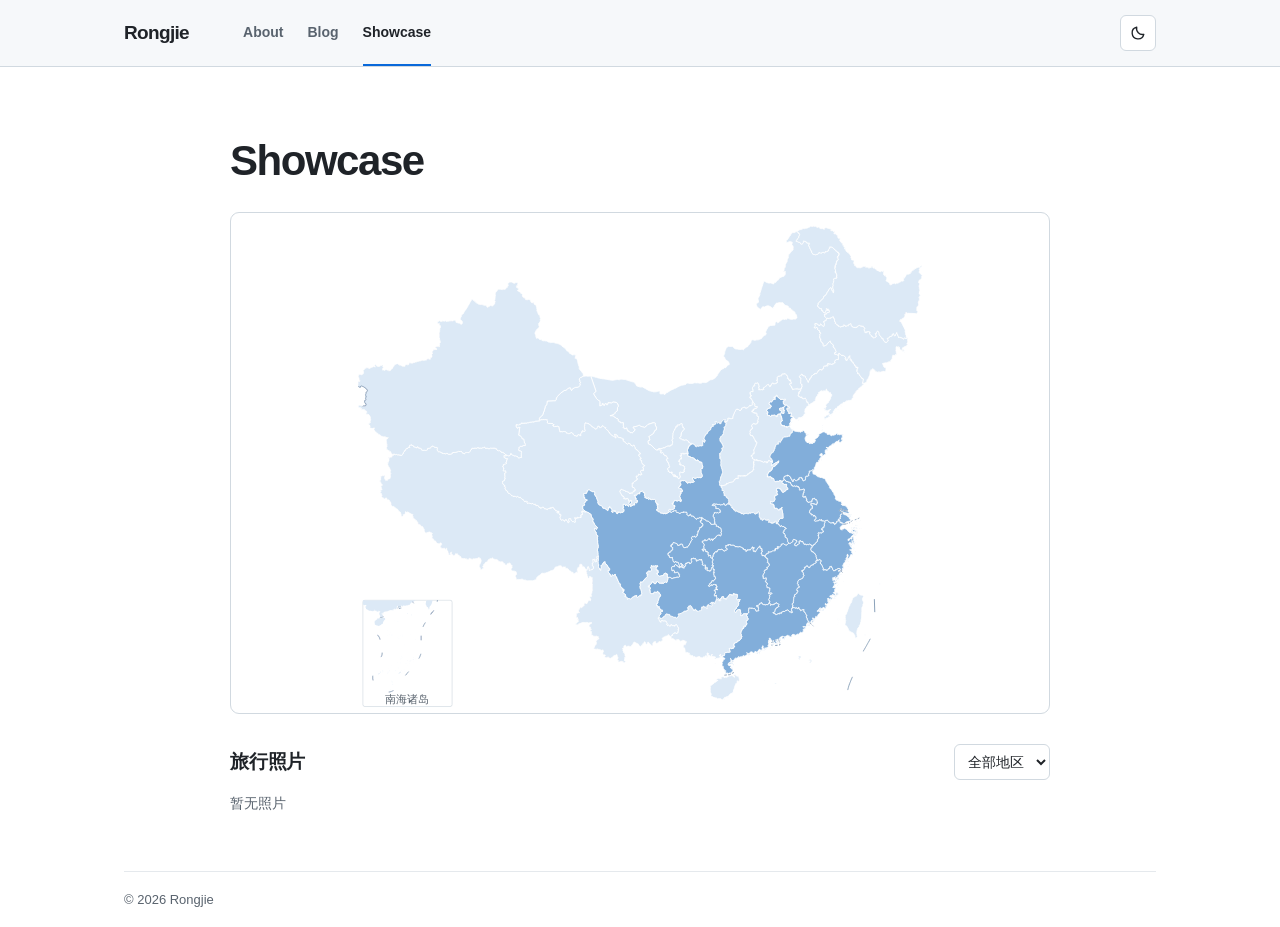
==== showcase/index.html @ b9ca8442 "Add personal website and Pages workflow" ====
<!doctype html>
<html lang="zh-CN">
<head>
  <meta charset="utf-8">
  <meta name="viewport" content="width=device-width, initial-scale=1">
  <meta name="description" content="Rongjie 的旅行地图与照片。">
  <title>Showcase · Rongjie</title>
  <link rel="icon" href="../assets/mark.svg" type="image/svg+xml">
  <script src="../assets/theme.js"></script>
  <link rel="stylesheet" href="../assets/site.css">
  <script src="../assets/china-map.js" defer></script>
  <script src="travel-data.js" defer></script>
  <script src="../assets/travel.js" defer></script>
</head>
<body>
  <a class="skip-link" href="#main">跳到正文</a>
  <header class="site-header">
    <div class="container header-row">
      <a class="brand" href="../index.html">Rongjie</a>
      <nav class="site-nav" aria-label="主导航">
        <a href="../index.html">About</a>
        <a href="../blog/index.html">Blog</a>
        <a href="../showcase/index.html" aria-current="page">Showcase</a>
      </nav>
      <button class="theme-toggle" id="theme" type="button" aria-label="深色模式" aria-pressed="false" hidden>
        <svg class="icon theme-moon" viewBox="0 0 16 16" aria-hidden="true"><path d="M13.8 9.3A5.9 5.9 0 0 1 6.7 2.2a5.9 5.9 0 1 0 7.1 7.1Z"/></svg>
        <svg class="icon theme-sun" viewBox="0 0 16 16" aria-hidden="true"><circle cx="8" cy="8" r="3"/><path d="M8 1.5v1m0 11v1m6.5-6.5h-1m-11 0h-1m11.1-4.6-.7.7m-7.8 7.8-.7.7m9.2 0-.7-.7M4.1 4.1l-.7-.7"/></svg>
      </button>
    </div>
  </header>

  <main id="main" class="container page-layout showcase-layout" tabindex="-1">
    <h1 class="page-title">Showcase</h1>

    <figure class="map-card">
      <svg id="travel-map" role="group" aria-label="按省份筛选旅行照片">
        <svg class="map-inset" width="127" height="151" viewBox="0 0 127 151" role="img" aria-label="南海诸岛">
          <rect class="map-inset-frame" x="1" y="1" width="125" height="149" rx="3"/>
          <svg class="map-inset-geography" x="1" y="1" width="125" height="135" viewBox="0 0 125 135"></svg>
          <text class="map-inset-label" x="63.5" y="145" text-anchor="middle">南海诸岛</text>
        </svg>
      </svg>
    </figure>

    <section class="gallery-section" aria-labelledby="gallery-heading">
      <div class="gallery-header">
        <h2 id="gallery-heading">旅行照片</h2>
        <select id="province" class="gallery-filter" aria-label="按地区筛选旅行照片" hidden>
          <option value="">全部地区</option>
        </select>
      </div>
      <p class="gallery-status" id="gallery-status" role="status">暂无照片</p>
      <div class="photo-grid" id="photos"></div>
    </section>
  </main>

  <footer class="container site-footer">© 2026 Rongjie</footer>
</body>
</html>
---- assets/site.css ----
:root {
  color-scheme: light dark;
  --bg: light-dark(#fff, #0d1117);
  --subtle: light-dark(#f6f8fa, #151b23);
  --text: light-dark(#1f2328, #f0f6fc);
  --muted: light-dark(#59636e, #9198a1);
  --border: light-dark(#d1d9e0, #3d444d);
  --rule: light-dark(#e5e9ed, #2a313b);
  --link: light-dark(#0969da, #58a6ff);
  --hover: light-dark(#eaeef2, #212830);
  --sans: -apple-system, BlinkMacSystemFont, "Segoe UI", "PingFang SC", "Microsoft YaHei", sans-serif;
}

:root[data-theme="light"] { color-scheme: light; }
:root[data-theme="dark"] { color-scheme: dark; }

*, *::before, *::after { box-sizing: border-box; }
[hidden] { display: none !important; }

body {
  min-height: 100vh;
  margin: 0;
  display: flex;
  flex-direction: column;
  background: var(--bg);
  color: var(--text);
  font: 16px/1.65 var(--sans);
}

h1, h2, h3, p, figure { margin: 0; }
h1, h2, h3 { line-height: 1.25; }
h1 { font-size: clamp(31px, 5vw, 42px); letter-spacing: -.035em; }
h2 { font-size: 19px; letter-spacing: -.01em; }
h3 { font-size: 15px; }
a { color: var(--link); text-decoration: none; }
a:hover { text-decoration: underline; }
:focus-visible { outline: 2px solid var(--link); outline-offset: 3px; }
img { display: block; max-width: 100%; }

.container {
  width: min(calc(100% - 64px), 1032px);
  margin-inline: auto;
}

.skip-link {
  position: fixed;
  z-index: 2;
  top: 8px;
  left: 8px;
  padding: 8px 12px;
  background: var(--bg);
  border: 1px solid var(--border);
  border-radius: 6px;
  transform: translateY(-150%);
}

.skip-link:focus { transform: translateY(0); }

.site-header {
  background: var(--subtle);
  border-bottom: 1px solid var(--border);
}

.header-row {
  min-height: 66px;
  display: grid;
  grid-template-columns: auto 1fr auto;
  align-items: center;
  gap: clamp(20px, 5vw, 54px);
}

.brand {
  color: var(--text);
  font-size: 19px;
  font-weight: 700;
  letter-spacing: -.035em;
}

.brand:hover { color: var(--link); text-decoration: none; }

.site-nav {
  display: flex;
  align-self: stretch;
  flex-wrap: wrap;
  align-items: stretch;
  gap: 24px;
}

.site-nav a {
  display: grid;
  align-items: center;
  padding: 7px 0 5px;
  border-bottom: 2px solid transparent;
  color: var(--muted);
  font-size: 14px;
  font-weight: 600;
}

.site-nav a:hover { color: var(--link); text-decoration: none; }
.site-nav a[aria-current] { border-bottom-color: var(--link); color: var(--text); }

.icon {
  flex: none;
  width: 16px;
  height: 16px;
  fill: none;
  stroke: currentColor;
  stroke-width: 1.35;
  stroke-linecap: round;
  stroke-linejoin: round;
}

.theme-toggle {
  display: grid;
  place-items: center;
  width: 36px;
  height: 36px;
  padding: 0;
  border: 1px solid var(--border);
  border-radius: 6px;
  background: var(--bg);
  color: var(--text);
  cursor: pointer;
}

.theme-toggle:hover { background: var(--hover); }
.theme-toggle[aria-pressed="true"] .theme-moon,
.theme-toggle[aria-pressed="false"] .theme-sun { display: none; }

.home-layout, .page-layout { padding-block: clamp(36px, 6.2vw, 68px) 56px; }

.home-layout {
  display: grid;
  grid-template-columns: 186px minmax(0, 1fr);
  gap: clamp(28px, 7vw, 86px);
}

.profile { align-self: start; }

.avatar {
  width: 128px;
  height: 128px;
  border: 1px solid var(--border);
  border-radius: 50%;
}

.profile-name { margin-top: 14px; }
.profile-name p { font-size: 25px; font-weight: 700; line-height: 1.2; letter-spacing: -.025em; }
.profile-name span { color: var(--muted); font-size: 14px; }
.profile-contact {
  display: grid;
  justify-items: start;
  gap: 5px;
  margin-top: 25px;
  padding-top: 16px;
  border-top: 1px solid var(--rule);
}

.profile-contact h2 { margin-bottom: 2px; font-size: 13px; }

.contact-link {
  display: inline-flex;
  align-items: center;
  gap: 8px;
  color: var(--muted);
  font-size: 14px;
}

.contact-link:hover { color: var(--link); }
.contact-link span { overflow-wrap: anywhere; }
.github-icon { fill: currentColor; stroke: none; }

.about-intro p { max-width: 43em; margin-top: 16px; line-height: 1.8; }
.about-section { margin-top: 32px; padding-top: 19px; border-top: 1px solid var(--rule); }
.about-section > p { margin-top: 8px; }
.muted { color: var(--muted); font-size: 14px; }

.education-list {
  display: grid;
  gap: 19px;
  margin: 16px 0 0;
  padding: 0;
  list-style: none;
}

.education-list li {
  display: grid;
  grid-template-columns: auto minmax(0, 1fr) auto;
  align-items: center;
  gap: 5px 13px;
}

.school-logo {
  width: 52px;
  height: 52px;
  padding: 3px;
  border-radius: 50%;
  background: #fff;
  object-fit: contain;
}

.school-info p { margin-top: 4px; color: var(--muted); font-size: 14px; }
.education-period, time {
  color: var(--muted);
  font-size: 13px;
  font-variant-numeric: tabular-nums;
  white-space: nowrap;
}

.blog-layout { max-width: 800px; }
.page-title { margin-bottom: 24px; }

.blog-search { display: flex; flex-wrap: wrap; align-items: center; gap: 10px; }

.blog-search input {
  flex: 1 1 190px;
  min-width: 0;
  min-height: 42px;
  padding: 8px 16px;
  border: 1px solid var(--border);
  border-radius: 24px;
  background: var(--subtle);
  color: var(--text);
  font: inherit;
}

.blog-search input::placeholder { color: var(--muted); }
.clear-tag { font-size: 14px; }
.post-list { margin: 0; padding: 0; list-style: none; }
.post-list > li { padding-block: 28px; border-bottom: 1px solid var(--rule); }
.post-list h2 { font-size: clamp(21px, 3vw, 27px); line-height: 1.45; }
.post-list h2 a { color: var(--text); }
.post-list h2 a:hover { color: var(--link); }

.post-meta { display: flex; flex-wrap: wrap; align-items: center; gap: 6px; margin-top: 8px; }
.post-meta time { margin-right: 4px; }
.post-tag { padding: 1px 7px; border-radius: 4px; background: var(--subtle); color: var(--text); font-size: 13px; }
.post-tag:hover { color: var(--link); }
.post-excerpt { margin-top: 9px; line-height: 1.85; }
.read-more { display: inline-block; margin-top: 7px; font-size: 14px; }
#search-status:not(:empty) { margin-top: 21px; }

.back-link { display: inline-block; margin-bottom: 22px; font-size: 14px; }
.article { max-width: 800px; font-size: 16px; line-height: 1.85; }
.article-header { margin-bottom: 22px; }
.article-header h1 { line-height: 1.45; }
.article-body :is(h2, h3, h4, h5, h6) { margin: 26px 0 8px; scroll-margin-top: 20px; }
.article-body :is(p, ul, ol, blockquote, pre, table) { margin-block: 0 12px; }
.article-body :is(code, pre) { background: var(--subtle); border-radius: 6px; }
.article-body :not(pre) > code { padding: .2em .4em; }
.article-body pre { overflow-x: auto; padding: 16px; }
.article-body blockquote { padding-inline-start: 16px; border-inline-start: 3px solid var(--border); }
.article-body table { display: block; overflow-x: auto; border-collapse: collapse; }
.article-body :is(th, td) { padding: 4px 10px; border: 1px solid var(--border); }
.article-toc { margin-bottom: 22px; padding: 12px 0; border-block: 1px solid var(--rule); font-size: 14px; }
.article-toc h2 { font-size: 16px; }
.article-toc ul { margin: 8px 0 0; padding: 0; list-style: none; }
.article-toc ul ul { margin-top: 0; padding-inline-start: 15px; }
.article-toc a { display: block; padding-block: 2px; overflow-wrap: anywhere; }

@media (min-width: 780px) {
  .article-layout:has(.article-toc:not([hidden])) {
    display: grid;
    max-width: none;
    grid-template-columns: minmax(0, 1fr) minmax(150px, 220px);
    column-gap: clamp(36px, 6vw, 76px);
  }

  .article-header { grid-column: 1; grid-row: 1; }
  .article-body { grid-column: 1; grid-row: 2; min-width: 0; }
  .article-toc {
    position: sticky;
    top: 24px;
    align-self: start;
    grid-column: 2;
    grid-row: 1 / span 2;
    max-height: calc(100vh - 48px);
    overflow: auto;
    padding: 6px 0 0;
    border: 0;
  }
  .article-toc h2 { padding-bottom: 12px; border-bottom: 1px solid var(--rule); }
}

.showcase-layout { max-width: 820px; }

.map-card {
  --map-land: light-dark(#dce9f6, #293e55);
  --map-visited: light-dark(#82aeda, #4b7aa6);
  --map-hover: light-dark(#afcdeb, #385b80);
  --map-selected: light-dark(#356da8, #7bafe5);
  --map-line: light-dark(#6c89a8, #819fbd);
  border: 1px solid var(--border);
  border-radius: 9px;
}

#travel-map {
  display: block;
  width: 100%;
  height: auto;
  max-height: 500px;
}

.province { cursor: pointer; }
#travel-map .province:focus { outline: none; }

.province-shape {
  fill: var(--map-land);
  fill-rule: evenodd;
  stroke: var(--bg);
  stroke-width: .85;
  stroke-linejoin: round;
  vector-effect: non-scaling-stroke;
}

.province.visited .province-shape { fill: var(--map-visited); }
.province:hover .province-shape { fill: var(--map-hover); }
.province[aria-pressed="true"] .province-shape { fill: var(--map-selected); }
.province:focus-visible .province-shape { stroke: var(--link); stroke-width: 1.6; }
.map-boundary { fill: none; stroke: var(--map-line); stroke-width: .8; vector-effect: non-scaling-stroke; pointer-events: none; }
.map-inset { pointer-events: none; }
.map-inset-frame { fill: none; stroke: var(--border); }
.map-inset-land { fill: var(--map-land); fill-rule: evenodd; }
.map-inset-label { fill: var(--muted); font-size: 15px; }

.gallery-section { margin-top: 30px; }
.gallery-header { display: flex; flex-wrap: wrap; align-items: center; justify-content: space-between; gap: 8px 12px; }
.gallery-filter {
  min-height: 36px;
  padding: 5px 9px;
  border: 1px solid var(--border);
  border-radius: 6px;
  background: var(--bg);
  color: var(--text);
  font: inherit;
  font-size: 14px;
  cursor: pointer;
}
.gallery-filter:hover { background: var(--subtle); }
.gallery-status:not(:empty) { margin-top: 12px; color: var(--muted); font-size: 14px; }

.photo-grid {
  display: grid;
  grid-template-columns: repeat(auto-fill, minmax(min(100%, 235px), 1fr));
  gap: 15px;
}

.photo-grid:not(:empty) { margin-top: 13px; }
.photo-grid figure { overflow: hidden; border: 1px solid var(--border); border-radius: 8px; }
.photo-grid img { width: 100%; aspect-ratio: 4 / 3; object-fit: cover; }
.photo-grid a:focus-visible { display: block; outline-offset: -4px; }
.photo-grid figcaption { padding: 9px 12px; color: var(--muted); font-size: 14px; }

.site-footer {
  margin-top: auto;
  padding-block: 17px;
  border-top: 1px solid var(--rule);
  color: var(--muted);
  font-size: 13px;
}

@media (max-width: 670px) {
  .container { width: calc(100% - 40px); }
  .home-layout { grid-template-columns: 1fr; gap: 28px; }
  .profile {
    display: grid;
    grid-template-columns: auto 1fr;
    align-items: center;
    gap: 9px 14px;
    padding-bottom: 19px;
    border-bottom: 1px solid var(--rule);
  }
  .avatar { width: 68px; height: 68px; }
  .profile-name, .profile-contact { margin: 0; }
  .profile-name p { font-size: 22px; }
  .profile-contact { grid-column: 2; padding: 0; border: 0; }
  .profile-contact h2 { display: none; }
}

@media (max-width: 480px) {
  .container { width: calc(100% - 32px); }
  .header-row {
    min-height: 0;
    grid-template-columns: 1fr auto;
    grid-template-areas: "brand theme" "nav nav";
    gap: 4px 12px;
    padding-top: 10px;
  }
  .brand { grid-area: brand; }
  .site-nav { grid-area: nav; }
  .site-nav a { min-height: 40px; }
  .theme-toggle { grid-area: theme; }
  .education-list li { grid-template-columns: auto 1fr; }
  .education-period { grid-column: 2; }
}
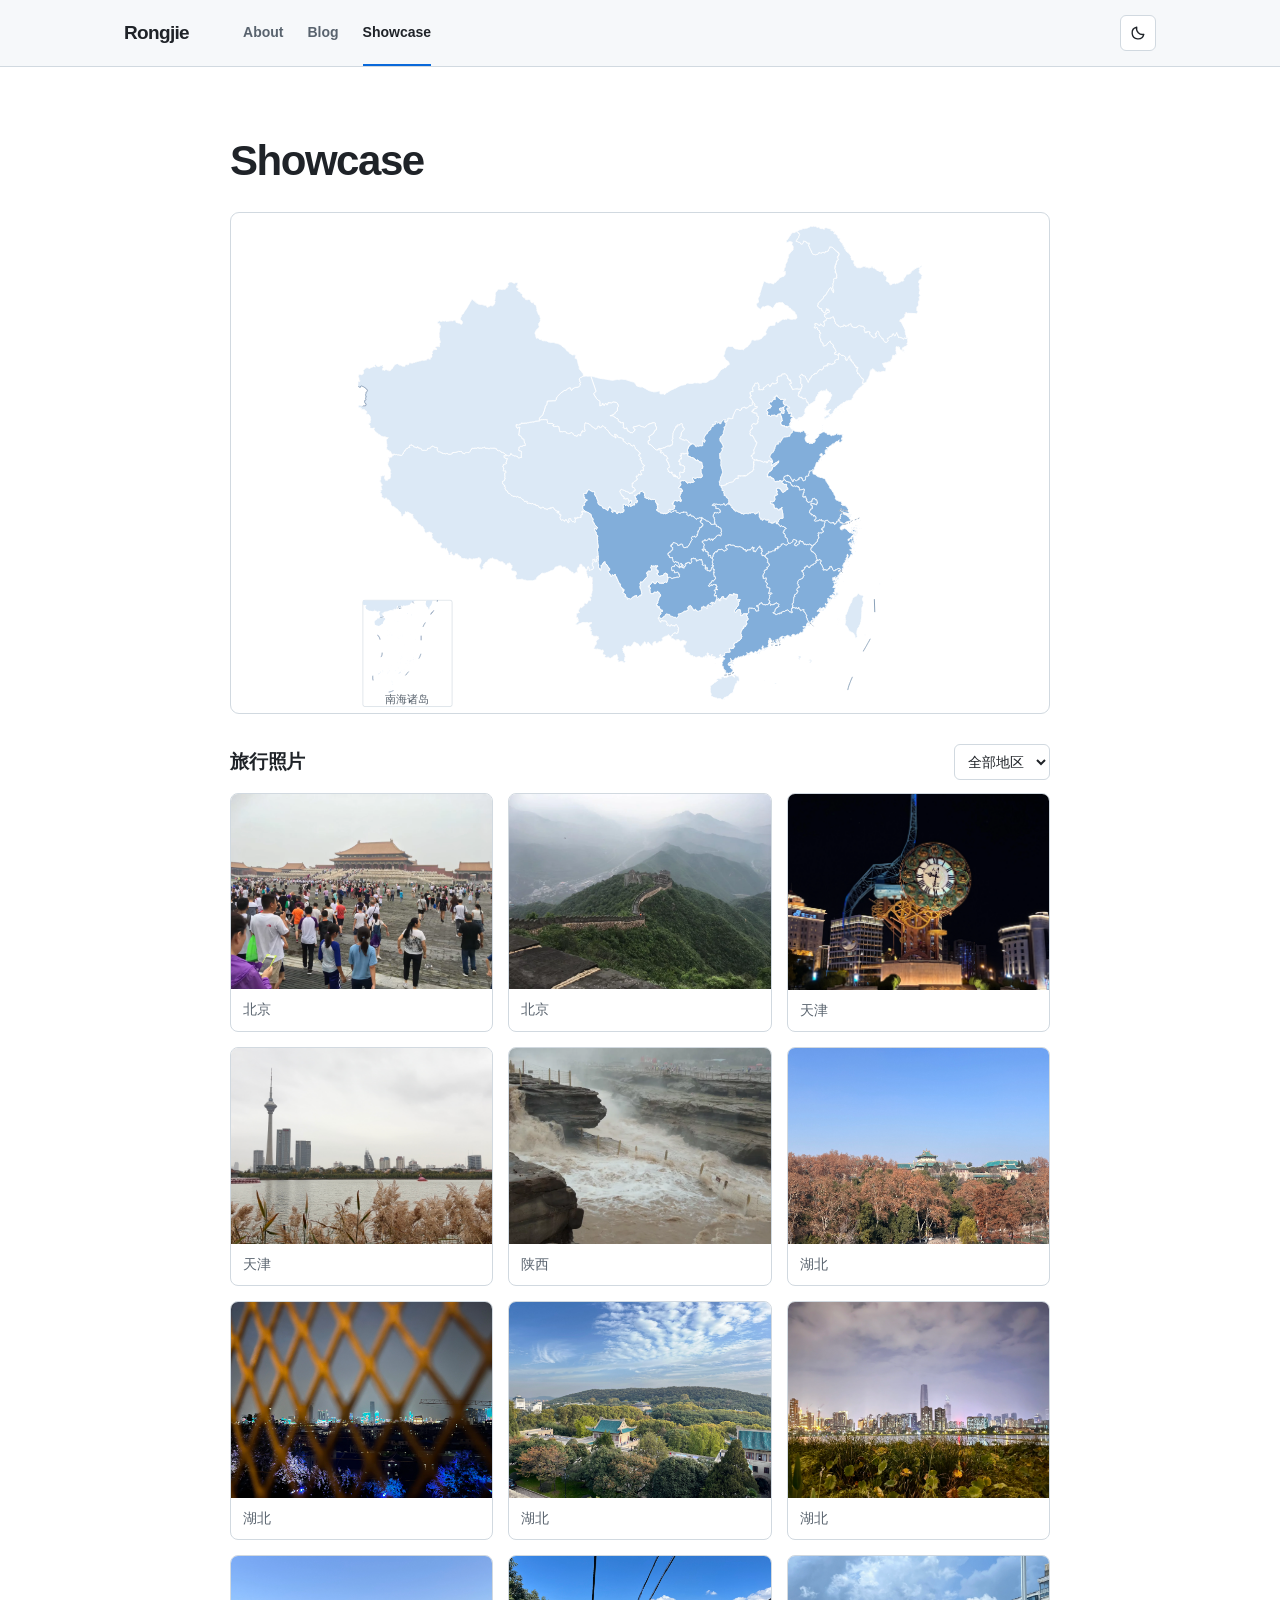
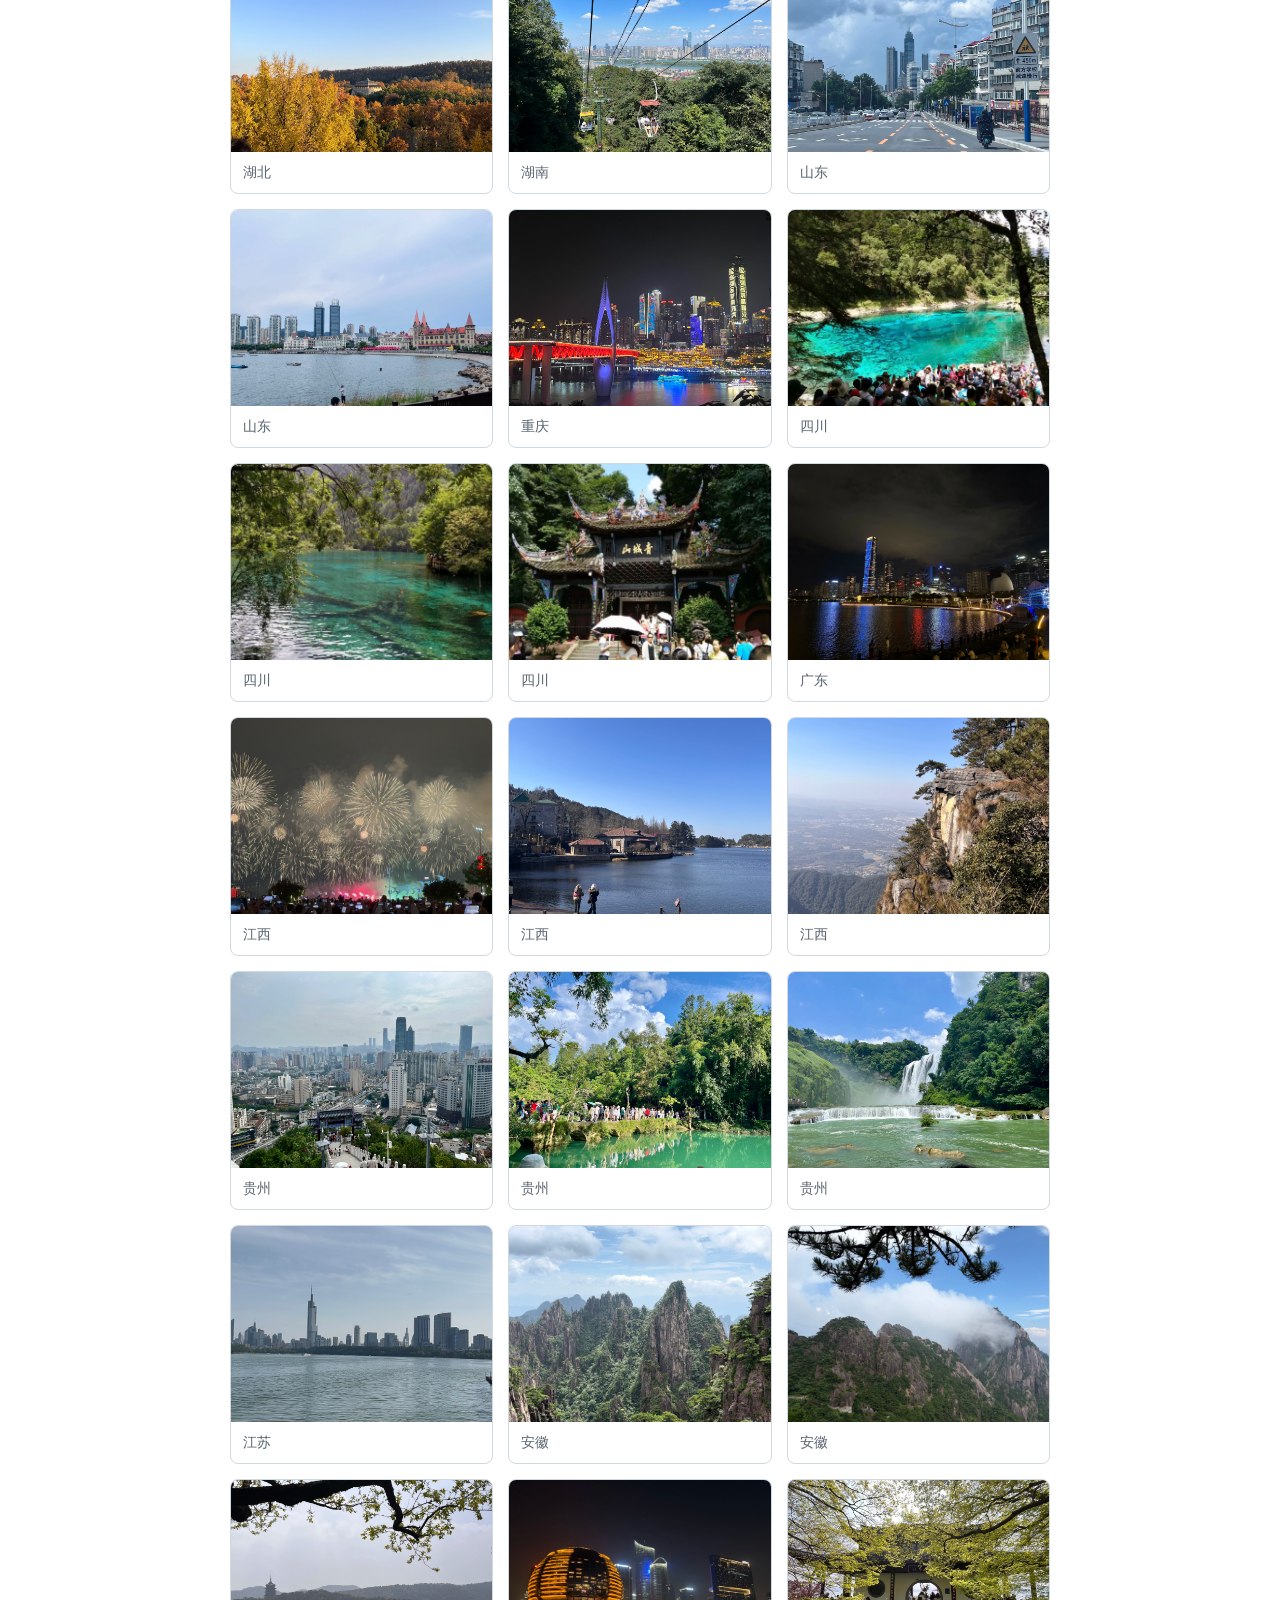
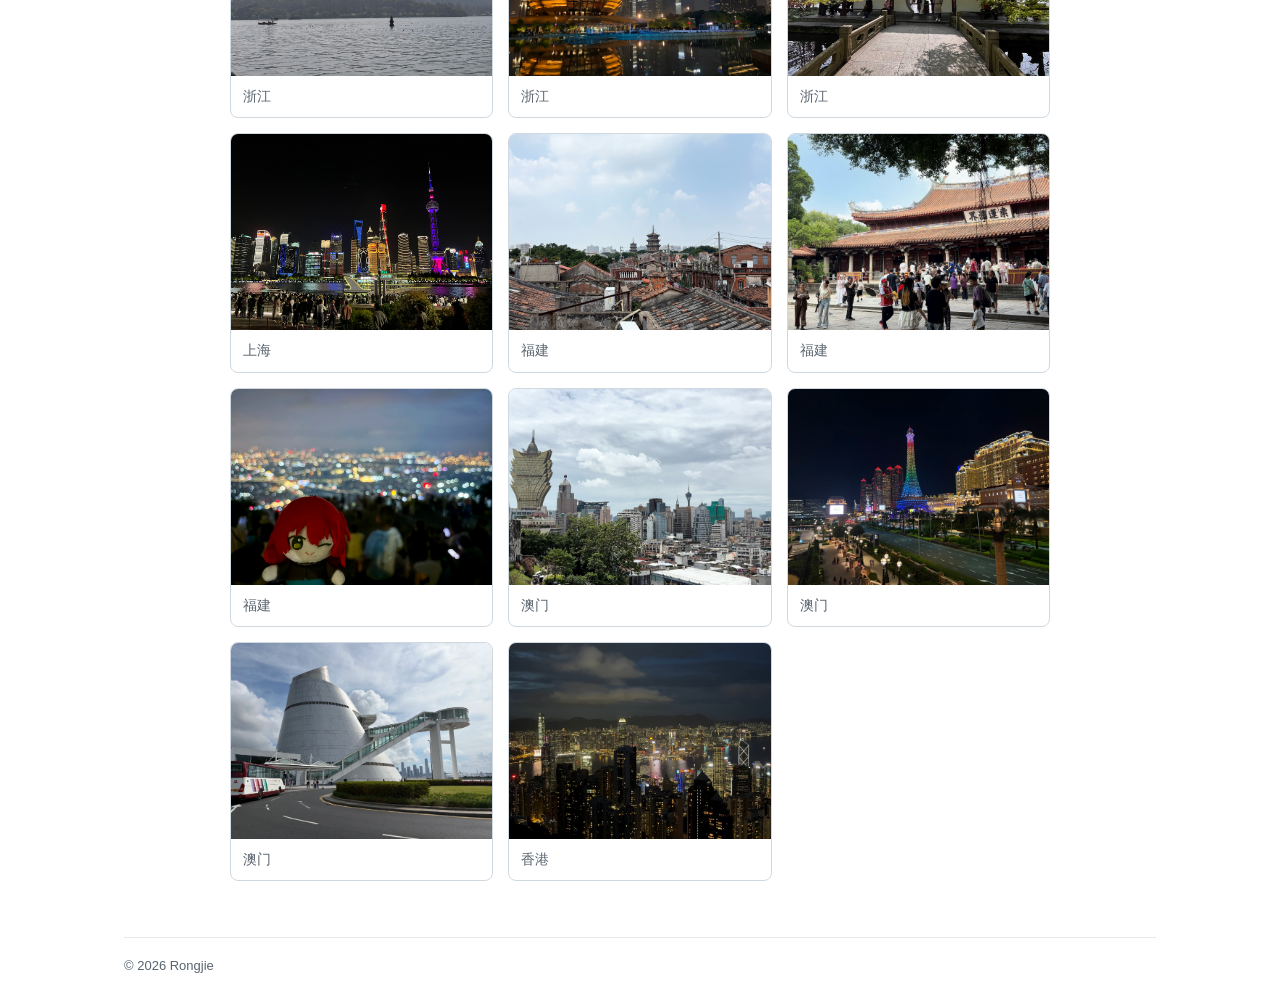
==== commit d288369b: "Build travel galleries from regional photo folders" ====
--- a/showcase/index.html
+++ b/showcase/index.html
@@ -10,6 +10,7 @@
   <link rel="stylesheet" href="../assets/site.css">
   <script src="../assets/china-map.js" defer></script>
   <script src="travel-data.js" defer></script>
+  <script src="travel-photos.js" defer></script>
   <script src="../assets/travel.js" defer></script>
 </head>
 <body>
